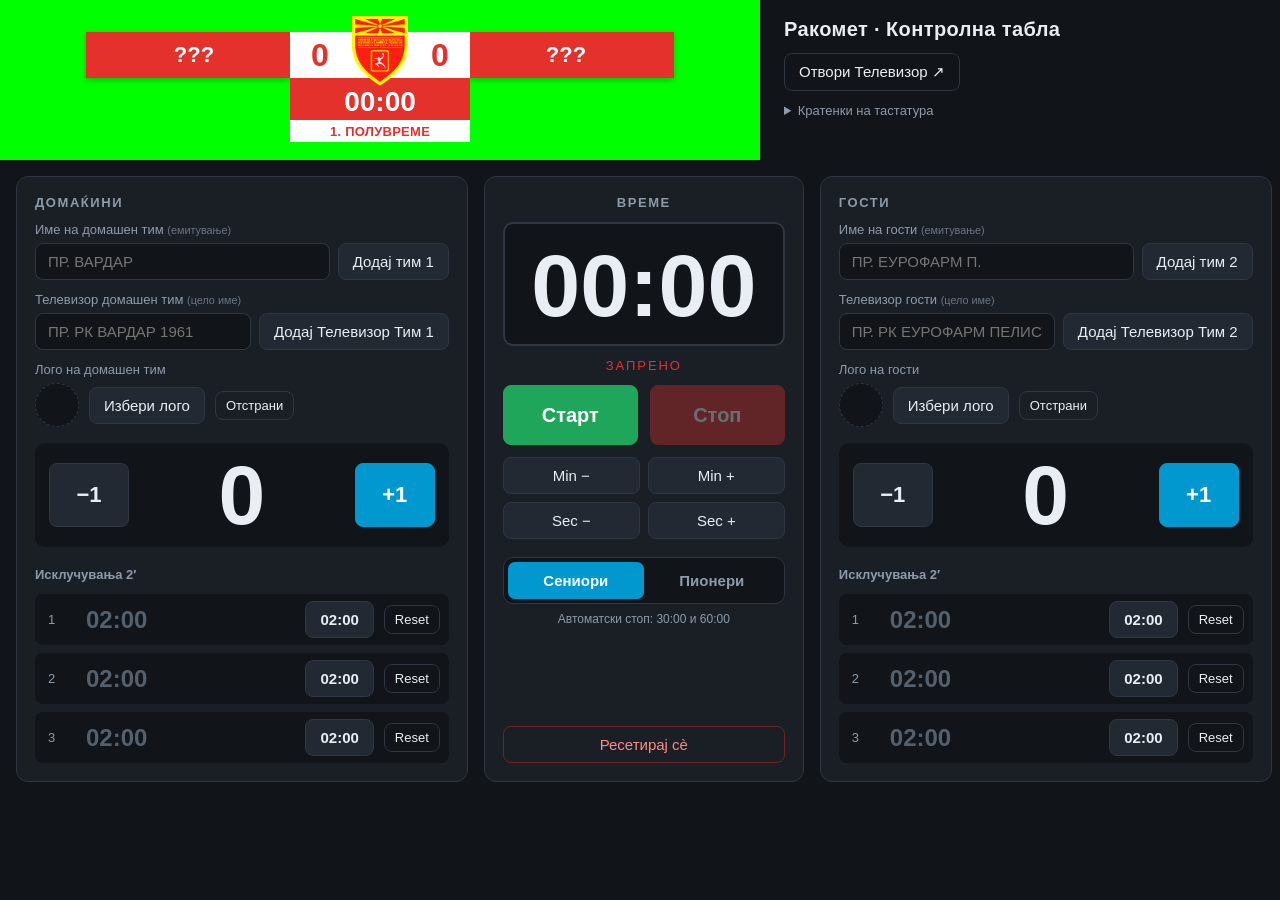
==== index.html @ 56e298d4 "suspensions redesign Co-Authored-By: Claude Opus 5.5 <noreply@anthropic.com>" ====
<!DOCTYPE html>
<html lang="mk">
<head>
  <meta charset="UTF-8">
  <meta name="viewport" content="width=device-width, initial-scale=1.0">
  <link rel="icon" href="data:,">
  <title>Контролна табла – Ракомет</title>
  <link rel="stylesheet" href="style.css">
</head>
<body>

  <!-- ============ TOP: broadcast overlay (chroma key) ============ -->
  <header class="top">
    <div class="stage" id="stage" title="Оваа зона се сече во OBS/vMix и се клучува зелената боја">
      <div class="ov">
        <div class="ov-name ov-home"><span id="ovHomeName">???</span></div>
        <div class="ov-name ov-away"><span id="ovAwayName">???</span></div>

        <div class="ov-panel"></div>
        <div class="ov-score ov-score-home" id="ovHomeScore">0</div>
        <div class="ov-score ov-score-away" id="ovAwayScore">0</div>

        <div class="ov-clock" id="ovClock">00:00</div>
        <div class="ov-period" id="ovPeriod">1. ПОЛУВРЕМЕ</div>

        <div class="ov-fed">
          <img src="RFMlogo.png" alt="" onerror="this.parentNode.classList.add('no-img')">
          <span class="ov-fed-fallback">РФМ</span>
        </div>

        <div class="ov-team-logo ov-tl-home" id="ovHomeLogo"><img alt=""></div>
        <div class="ov-team-logo ov-tl-away" id="ovAwayLogo"><img alt=""></div>

        <div class="ov-susp ov-susp-home" id="ovHomeSusp"></div>
        <div class="ov-susp ov-susp-away" id="ovAwaySusp"></div>
      </div>
    </div>

    <div class="top-side">
      <h1>Ракомет · Контролна табла</h1>
      <button class="btn btn-ghost" id="openTv">Отвори Телевизор ↗</button>
      <details class="keys">
        <summary>Кратенки на тастатура</summary>
        <ul>
          <li><kbd>Space</kbd> Старт / Стоп</li>
          <li><kbd>Q</kbd> / <kbd>A</kbd> Домаќини +1 / −1</li>
          <li><kbd>P</kbd> / <kbd>L</kbd> Гости +1 / −1</li>
        </ul>
      </details>
    </div>
  </header>

  <!-- ============ CONTROLS ============ -->
  <main class="grid">

    <!-- HOME -->
    <section class="card team" data-side="home">
      <h2>Домаќини</h2>

      <label class="field">
        <span>Име на домашен тим <small>(емитување)</small></span>
        <div class="row">
          <input type="text" id="homeShortInput" maxlength="24" placeholder="пр. ВАРДАР">
          <button class="btn" id="homeShortBtn">Додај тим 1</button>
        </div>
      </label>
      <label class="field">
        <span>Телевизор домашен тим <small>(цело име)</small></span>
        <div class="row">
          <input type="text" id="homeTvInput" maxlength="40" placeholder="пр. РК ВАРДАР 1961">
          <button class="btn" id="homeTvBtn">Додај Телевизор Тим 1</button>
        </div>
      </label>
      <div class="field">
        <span>Лого на домашен тим</span>
        <div class="logo-field">
          <div class="logo-prev" id="homeLogoPrev"></div>
          <label class="btn">Избери лого<input type="file" accept="image/*" id="homeLogoFile" hidden></label>
          <button class="btn btn-ghost btn-sm" id="homeLogoClear">Отстрани</button>
        </div>
      </div>

      <div class="score-ctl">
        <button class="btn btn-lg btn-minus" data-score="home" data-delta="-1">−1</button>
        <div class="score-big" id="homeScore">0</div>
        <button class="btn btn-lg btn-plus" data-score="home" data-delta="1">+1</button>
      </div>

      <h3>Исклучувања 2′</h3>
      <div class="susp-list" id="homeSuspList"></div>
    </section>

    <!-- CLOCK -->
    <section class="card clock-card">
      <h2>Време</h2>
      <div class="clock-big" id="clock">00:00</div>
      <div class="clock-state" id="clockState">Запрено</div>

      <div class="row gap">
        <button class="btn btn-xl btn-start" id="startBtn">Старт</button>
        <button class="btn btn-xl btn-stop" id="stopBtn">Стоп</button>
      </div>

      <div class="adjust">
        <button class="btn" data-adj="-60">Min −</button>
        <button class="btn" data-adj="60">Min +</button>
        <button class="btn" data-adj="-1">Sec −</button>
        <button class="btn" data-adj="1">Sec +</button>
      </div>

      <div class="type-switch" role="radiogroup" aria-label="Тип на натпревар">
        <button class="seg" data-type="seniors" role="radio">Сениори</button>
        <button class="seg" data-type="pioneers" role="radio">Пионери</button>
      </div>
      <div class="type-hint" id="typeHint"></div>

      <button class="btn btn-danger" id="resetBtn">Ресетирај сè</button>
    </section>

    <!-- AWAY -->
    <section class="card team" data-side="away">
      <h2>Гости</h2>

      <label class="field">
        <span>Име на гости <small>(емитување)</small></span>
        <div class="row">
          <input type="text" id="awayShortInput" maxlength="24" placeholder="пр. ЕУРОФАРМ П.">
          <button class="btn" id="awayShortBtn">Додај тим 2</button>
        </div>
      </label>
      <label class="field">
        <span>Телевизор гости <small>(цело име)</small></span>
        <div class="row">
          <input type="text" id="awayTvInput" maxlength="40" placeholder="пр. РК ЕУРОФАРМ ПЕЛИСТЕР">
          <button class="btn" id="awayTvBtn">Додај Телевизор Тим 2</button>
        </div>
      </label>
      <div class="field">
        <span>Лого на гости</span>
        <div class="logo-field">
          <div class="logo-prev" id="awayLogoPrev"></div>
          <label class="btn">Избери лого<input type="file" accept="image/*" id="awayLogoFile" hidden></label>
          <button class="btn btn-ghost btn-sm" id="awayLogoClear">Отстрани</button>
        </div>
      </div>

      <div class="score-ctl">
        <button class="btn btn-lg btn-minus" data-score="away" data-delta="-1">−1</button>
        <div class="score-big" id="awayScore">0</div>
        <button class="btn btn-lg btn-plus" data-score="away" data-delta="1">+1</button>
      </div>

      <h3>Исклучувања 2′</h3>
      <div class="susp-list" id="awaySuspList"></div>
    </section>

  </main>

  <script src="common.js"></script>
  <script src="index.js"></script>
</body>
</html>
---- style.css ----
/* ================= Control Panel ================= */

:root {
  --bg: #111418;
  --card: #1a1f26;
  --card-2: #222932;
  --line: #2e3742;
  --text: #e9eef4;
  --muted: #8e9aa8;
  --accent: #0098CF;
  --green: #1fa65a;
  --red: #e4312b;
  --amber: #f0a020;

  /* overlay colours (from the design) */
  --ov-red: #e4312b;
  --ov-white: #ffffff;
  --ov-chroma: #00ff00;
}

* { box-sizing: border-box; }

body {
  margin: 0;
  background: var(--bg);
  color: var(--text);
  font-family: "Segoe UI", Roboto, Arial, sans-serif;
  font-size: 15px;
}

button { font: inherit; }

/* ---------- top: overlay + side info ---------- */

.top {
  display: flex;
  align-items: flex-start;
  gap: 24px;
  padding: 0 24px 16px 0;
}

.top-side {
  display: flex;
  flex-direction: column;
  align-items: flex-start;
  gap: 12px;
  padding-top: 18px;
}

.top-side h1 {
  margin: 0;
  font-size: 20px;
  font-weight: 600;
  letter-spacing: .02em;
}

.keys { color: var(--muted); font-size: 13px; }
.keys summary { cursor: pointer; }
.keys ul { margin: 8px 0 0; padding-left: 18px; line-height: 1.9; }
kbd {
  background: var(--card-2);
  border: 1px solid var(--line);
  border-bottom-width: 2px;
  border-radius: 4px;
  padding: 0 6px;
  font-family: inherit;
  font-size: 12px;
  color: var(--text);
}

/* ---------- broadcast overlay (chroma key) ----------
   Fixed pixel size and pinned to the top-left corner, so the crop in OBS/vMix
   never moves when the window is resized.
   Layout (x in px):  logo 0-74 | name 60-264 | 18 · RFM · 23  264-444 | name 444-648 | logo 634-708
                                                 clock 264-444 / period strip below */

.stage {
  flex: none;
  width: 760px;
  height: 160px;
  background: var(--ov-chroma);
  position: relative;
}

.ov {
  position: absolute;
  left: 26px;
  top: 16px;
  width: 708px;
  height: 128px;
  font-family: Arial, Helvetica, sans-serif;
  font-weight: 700;
  color: #fff;
}
.ov > * { position: absolute; }

.ov-name {
  top: 16px;
  width: 204px;
  height: 46px;
  background: var(--ov-red);
  display: flex;
  align-items: center;
  box-shadow: 0 2px 6px rgba(0, 0, 0, .25);
}
.ov-home { left: 60px; padding: 0 10px 0 22px; }
.ov-away { left: 444px; padding: 0 22px 0 10px; }

.ov-name span {
  display: block;
  width: 100%;
  text-align: center;
  white-space: nowrap;
  overflow: hidden;
  text-transform: uppercase;
  font-size: 22px;
}

.ov-panel {
  left: 264px;
  top: 16px;
  width: 180px;
  height: 46px;
  background: var(--ov-white);
}

.ov-score {
  top: 16px;
  width: 60px;
  height: 46px;
  display: flex;
  align-items: center;
  justify-content: center;
  color: var(--ov-red);
  font-size: 32px;
  font-variant-numeric: tabular-nums;
}
.ov-score-home { left: 264px; }
.ov-score-away { left: 384px; }

.ov-clock {
  left: 264px;
  top: 62px;
  width: 180px;
  height: 42px;
  padding-top: 6px;
  background: var(--ov-red);
  display: flex;
  align-items: center;
  justify-content: center;
  font-size: 28px;
  font-variant-numeric: tabular-nums;
}

.ov-period {
  left: 264px;
  top: 104px;
  width: 180px;
  height: 22px;
  background: var(--ov-white);
  color: var(--ov-red);
  display: flex;
  align-items: center;
  justify-content: center;
  font-size: 13px;
  letter-spacing: .02em;
}

/* federation shield, centred between the scores, overlapping the clock tab */
.ov-fed {
  left: 324px;
  top: 0;
  width: 60px;
  height: 70px;
  display: flex;
  align-items: flex-start;
  justify-content: center;
}
.ov-fed img { max-width: 100%; max-height: 100%; display: block; }
.ov-fed-fallback { display: none; }
.ov-fed.no-img img { display: none; }
.ov-fed.no-img .ov-fed-fallback {
  display: flex;
  align-items: center;
  justify-content: center;
  width: 52px;
  height: 64px;
  margin-top: 4px;
  background: #f4c20d;
  color: var(--ov-red);
  font-size: 13px;
  border: 3px solid var(--ov-red);
  border-radius: 6px 6px 26px 26px;
}

/* team logo circles at both ends; hidden until a logo is uploaded */
.ov-team-logo {
  top: 2px;
  width: 74px;
  height: 74px;
  border-radius: 50%;
  background: #fff;
  border: 3px solid #fff;
  box-shadow: 0 2px 8px rgba(0, 0, 0, .35);
  display: none;
  align-items: center;
  justify-content: center;
  overflow: hidden;
}
.ov-team-logo.has-logo { display: flex; }
.ov-team-logo img { width: 84%; height: 84%; object-fit: contain; }
.ov-tl-home { left: 0; }
.ov-tl-away { left: 634px; }

/* suspension badges: next to the clock tab, under each name bar */
.ov-susp {
  top: 68px;
  display: flex;
  gap: 3px;
}
.ov-susp-home { right: 448px; flex-direction: row-reverse; }
.ov-susp-away { left: 448px; }
.ov-susp span {
  background: var(--ov-red);
  border: 2px solid #9e1c17;
  color: #fff;
  font-size: 16px;
  padding: 2px 4px;
  font-variant-numeric: tabular-nums;
}

/* ---------- controls grid ---------- */

.grid {
  display: grid;
  grid-template-columns: 1fr minmax(320px, 380px) 1fr;
  gap: 16px;
  padding: 0 16px 24px;
}

@media (max-width: 1100px) {
  .grid { grid-template-columns: 1fr; }
  .top { flex-wrap: wrap; }
}

.card {
  background: var(--card);
  border: 1px solid var(--line);
  border-radius: 12px;
  padding: 18px;
  display: flex;
  flex-direction: column;
  gap: 12px;
}

.card h2 {
  margin: 0;
  font-size: 13px;
  text-transform: uppercase;
  letter-spacing: .12em;
  color: var(--muted);
  font-weight: 600;
}
.card h3 {
  margin: 8px 0 0;
  font-size: 13px;
  color: var(--muted);
  font-weight: 600;
}

.field { display: flex; flex-direction: column; gap: 6px; }
.field > span { font-size: 13px; color: var(--muted); }
.field small { opacity: .7; }

.row { display: flex; gap: 8px; }
.row.gap { gap: 12px; }

input[type=text] {
  flex: 1;
  min-width: 0;
  background: var(--bg);
  border: 1px solid var(--line);
  border-radius: 8px;
  color: var(--text);
  padding: 9px 12px;
  font: inherit;
  text-transform: uppercase;
}
input[type=text]:focus { outline: 2px solid var(--accent); border-color: transparent; }

/* ---------- buttons ---------- */

.btn {
  background: var(--card-2);
  color: var(--text);
  border: 1px solid var(--line);
  border-radius: 8px;
  padding: 9px 14px;
  cursor: pointer;
  white-space: nowrap;
  transition: background .12s, transform .05s;
}
.btn:hover:not(:disabled) { background: #2b333e; }
.btn:active:not(:disabled) { transform: translateY(1px); }
.btn:disabled { opacity: .35; cursor: not-allowed; }

.btn-ghost { background: transparent; }
.btn-sm { padding: 6px 10px; font-size: 13px; }
.btn-lg { font-size: 22px; font-weight: 700; width: 80px; height: 64px; }
.btn-xl { flex: 1; font-size: 20px; font-weight: 700; height: 60px; }

.btn-plus { background: var(--accent); border-color: var(--accent); color: #fff; }
.btn-plus:hover:not(:disabled) { background: #10a8df; }

.btn-start { background: var(--green); border-color: var(--green); color: #fff; }
.btn-start:hover:not(:disabled) { background: #25b866; }
.btn-stop { background: var(--red); border-color: var(--red); color: #fff; }
.btn-stop:hover:not(:disabled) { background: #f0443e; }

.btn-danger {
  margin-top: auto;
  background: transparent;
  border-color: #6b2522;
  color: #ff8a84;
}
.btn-danger:hover:not(:disabled) { background: #3a1716; }

/* ---------- score ---------- */

.score-ctl {
  display: flex;
  align-items: center;
  justify-content: space-between;
  gap: 12px;
  background: var(--bg);
  border-radius: 10px;
  padding: 10px 14px;
  margin-top: 4px;
}
.score-big {
  font-size: 84px;
  font-weight: 700;
  line-height: 1;
  font-variant-numeric: tabular-nums;
}

/* ---------- suspensions ---------- */

.susp-list { display: flex; flex-direction: column; gap: 8px; }

.susp-row {
  display: grid;
  grid-template-columns: 28px 1fr auto auto;
  align-items: center;
  gap: 10px;
  background: var(--bg);
  border: 1px solid transparent;
  border-radius: 8px;
  padding: 6px 8px 6px 12px;
}
.susp-idx { color: var(--muted); font-size: 13px; }
.susp-time {
  font-size: 24px;
  font-weight: 700;
  font-variant-numeric: tabular-nums;
  color: #55606d;
}
.susp-row.active { border-color: var(--amber); }
.susp-row.active .susp-time { color: var(--amber); }
.susp-row.counting .susp-time { color: #fff; }
.btn-arm { font-weight: 700; }

/* ---------- clock ---------- */

.clock-card { align-items: stretch; text-align: center; }

.clock-big {
  font-size: 88px;
  font-weight: 700;
  line-height: 1;
  font-variant-numeric: tabular-nums;
  background: var(--bg);
  border-radius: 10px;
  padding: 18px 0 14px;
  border: 2px solid var(--line);
  transition: border-color .2s;
}
body.is-running .clock-big { border-color: var(--green); }

.clock-state {
  font-size: 13px;
  text-transform: uppercase;
  letter-spacing: .15em;
  color: var(--red);
}
body.is-running .clock-state { color: var(--green); }

.adjust {
  display: grid;
  grid-template-columns: 1fr 1fr;
  gap: 8px;
}

.type-switch {
  display: grid;
  grid-template-columns: 1fr 1fr;
  background: var(--bg);
  border: 1px solid var(--line);
  border-radius: 10px;
  padding: 4px;
  margin-top: 6px;
}
.seg {
  background: transparent;
  border: 0;
  color: var(--muted);
  padding: 10px;
  border-radius: 7px;
  cursor: pointer;
  font-weight: 600;
}
.seg.on { background: var(--accent); color: #fff; }
.seg:disabled { cursor: not-allowed; opacity: .45; }
.seg.on:disabled { opacity: .7; }

.type-hint { font-size: 12px; color: var(--muted); margin-top: -4px; }

/* ---------- team logo upload ---------- */

.logo-field { display: flex; align-items: center; gap: 10px; }
.logo-field label.btn { display: inline-block; }
.logo-prev {
  width: 44px;
  height: 44px;
  border-radius: 50%;
  background: var(--bg) center / 80% no-repeat;
  border: 1px dashed var(--line);
}
.logo-prev.has-logo { background-color: #fff; border: 2px solid #fff; }
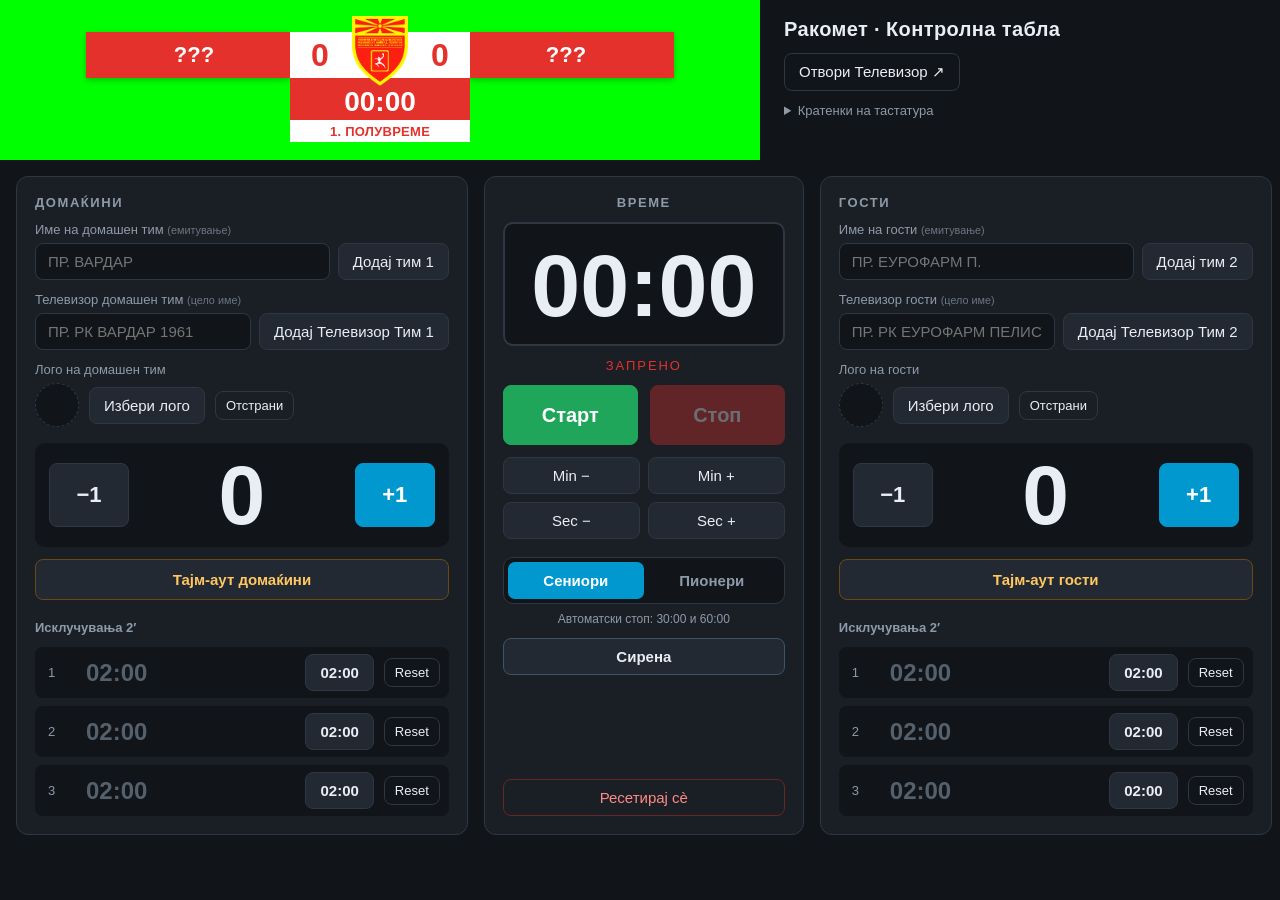
==== commit 7370b269: "timeout and buzzer Co-Authored-By: Claude Opus 5.5 <noreply@anthropic.com>" ====
--- a/index.html
+++ b/index.html
@@ -86,6 +86,8 @@
         <button class="btn btn-lg btn-plus" data-score="home" data-delta="1">+1</button>
       </div>
 
+      <button class="btn btn-timeout" data-timeout="home">Тајм-аут домаќини</button>
+
       <h3>Исклучувања 2′</h3>
       <div class="susp-list" id="homeSuspList"></div>
     </section>
@@ -95,6 +97,12 @@
       <h2>Време</h2>
       <div class="clock-big" id="clock">00:00</div>
       <div class="clock-state" id="clockState">Запрено</div>
+
+      <div class="timeout-box" id="timeoutBox" hidden>
+        <span>Тајм-аут · <b id="timeoutTeam">Домаќини</b></span>
+        <b class="timeout-left" id="timeoutLeft">1:00</b>
+        <button class="btn btn-sm" id="timeoutCancel">Прекини</button>
+      </div>
 
       <div class="row gap">
         <button class="btn btn-xl btn-start" id="startBtn">Старт</button>
@@ -113,6 +121,8 @@
         <button class="seg" data-type="pioneers" role="radio">Пионери</button>
       </div>
       <div class="type-hint" id="typeHint"></div>
+
+      <button class="btn btn-buzz" id="buzzBtn" title="Сирена 3 секунди на Телевизорот">Сирена</button>
 
       <button class="btn btn-danger" id="resetBtn">Ресетирај сè</button>
     </section>
@@ -150,6 +160,8 @@
         <button class="btn btn-lg btn-plus" data-score="away" data-delta="1">+1</button>
       </div>
 
+      <button class="btn btn-timeout" data-timeout="away">Тајм-аут гости</button>
+
       <h3>Исклучувања 2′</h3>
       <div class="susp-list" id="awaySuspList"></div>
     </section>
--- a/style.css
+++ b/style.css
@@ -437,3 +437,40 @@
   border: 1px dashed var(--line);
 }
 .logo-prev.has-logo { background-color: #fff; border: 2px solid #fff; }
+
+/* ---------- timeouts + buzzer ---------- */
+
+.btn-timeout {
+  border-color: #6b4a12;
+  color: #ffc861;
+  font-weight: 700;
+  padding: 11px 14px;
+}
+.btn-timeout:hover:not(:disabled) { background: #33270f; }
+
+.timeout-box {
+  display: flex;
+  align-items: center;
+  justify-content: space-between;
+  gap: 10px;
+  background: #33270f;
+  border: 1px solid var(--amber);
+  color: #ffd98c;
+  border-radius: 10px;
+  padding: 8px 10px 8px 14px;
+  text-align: left;
+}
+.timeout-box[hidden] { display: none; }
+.timeout-left {
+  font-size: 26px;
+  font-variant-numeric: tabular-nums;
+  color: #fff;
+  margin-left: auto;
+}
+
+.btn-buzz {
+  font-weight: 700;
+  border-color: #3b5568;
+}
+
+.ov-period.is-timeout { background: #f4c20d; color: #1b1b1b; }
